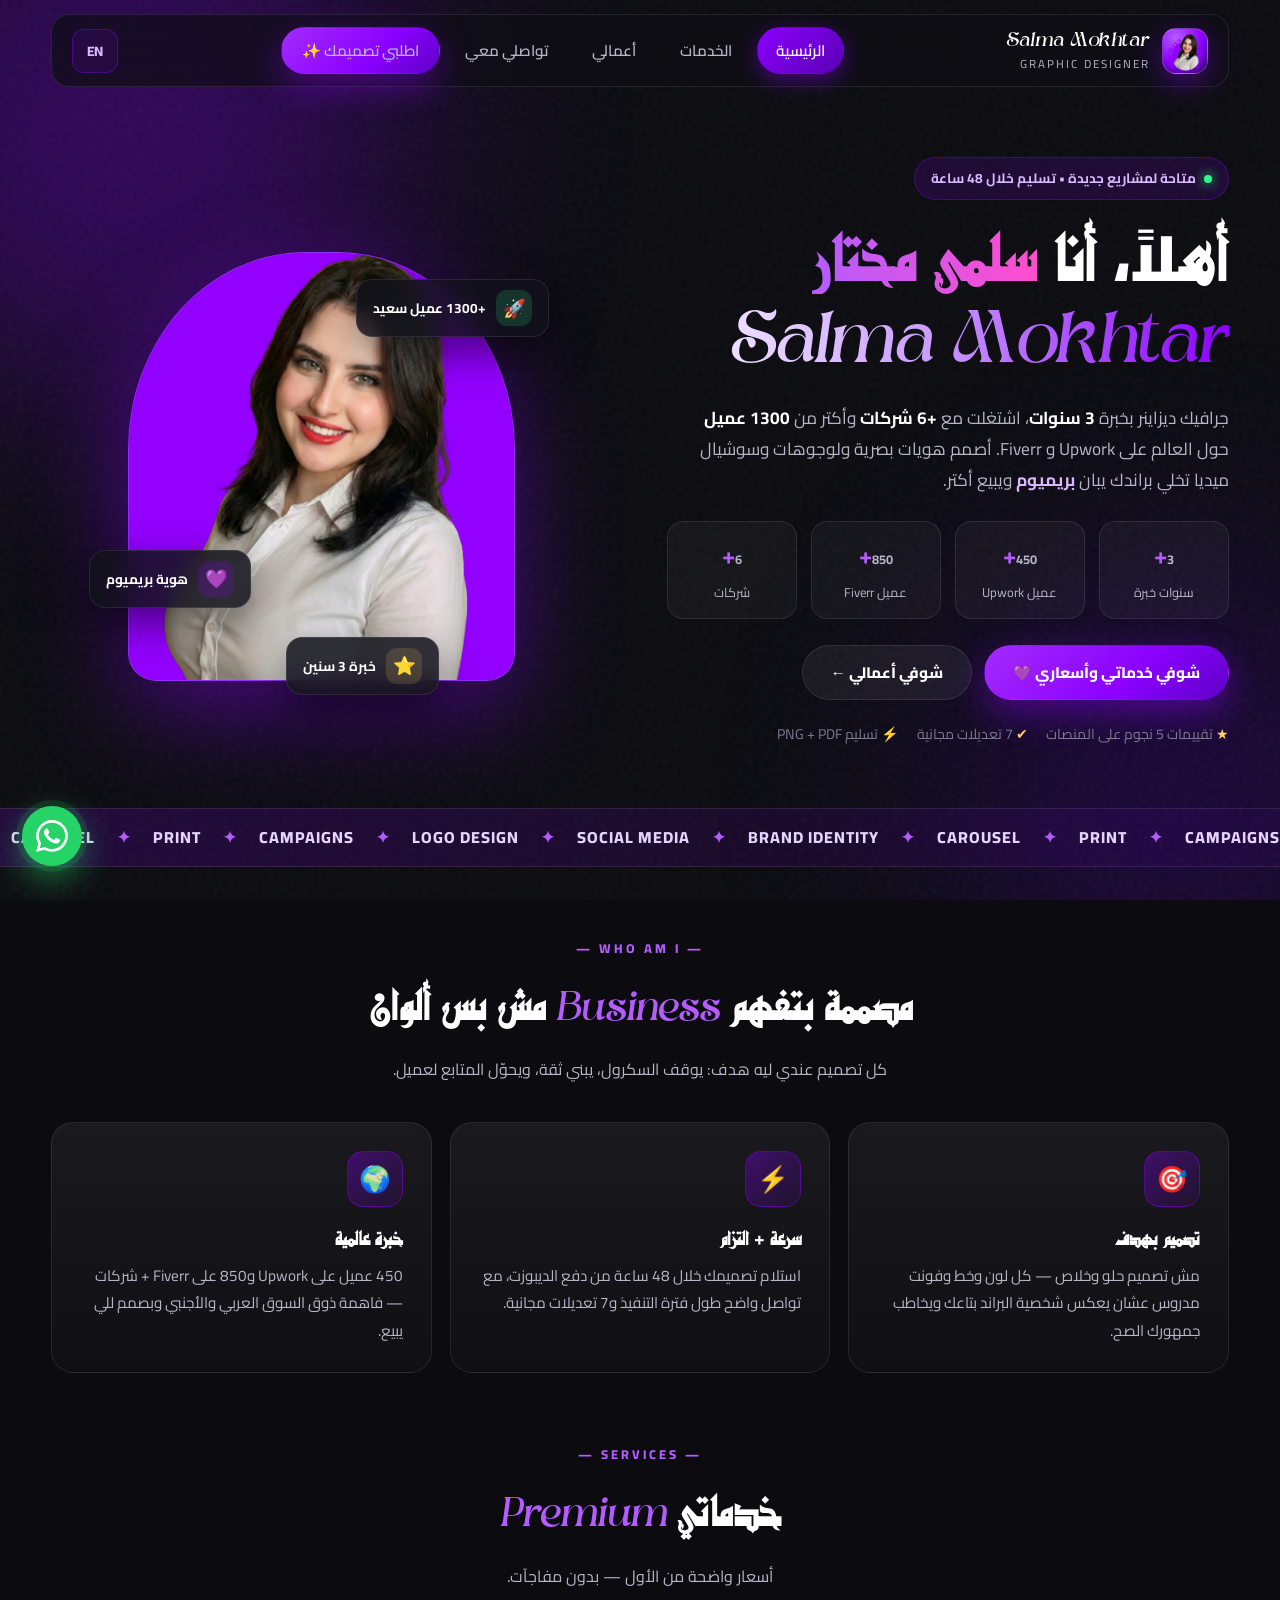
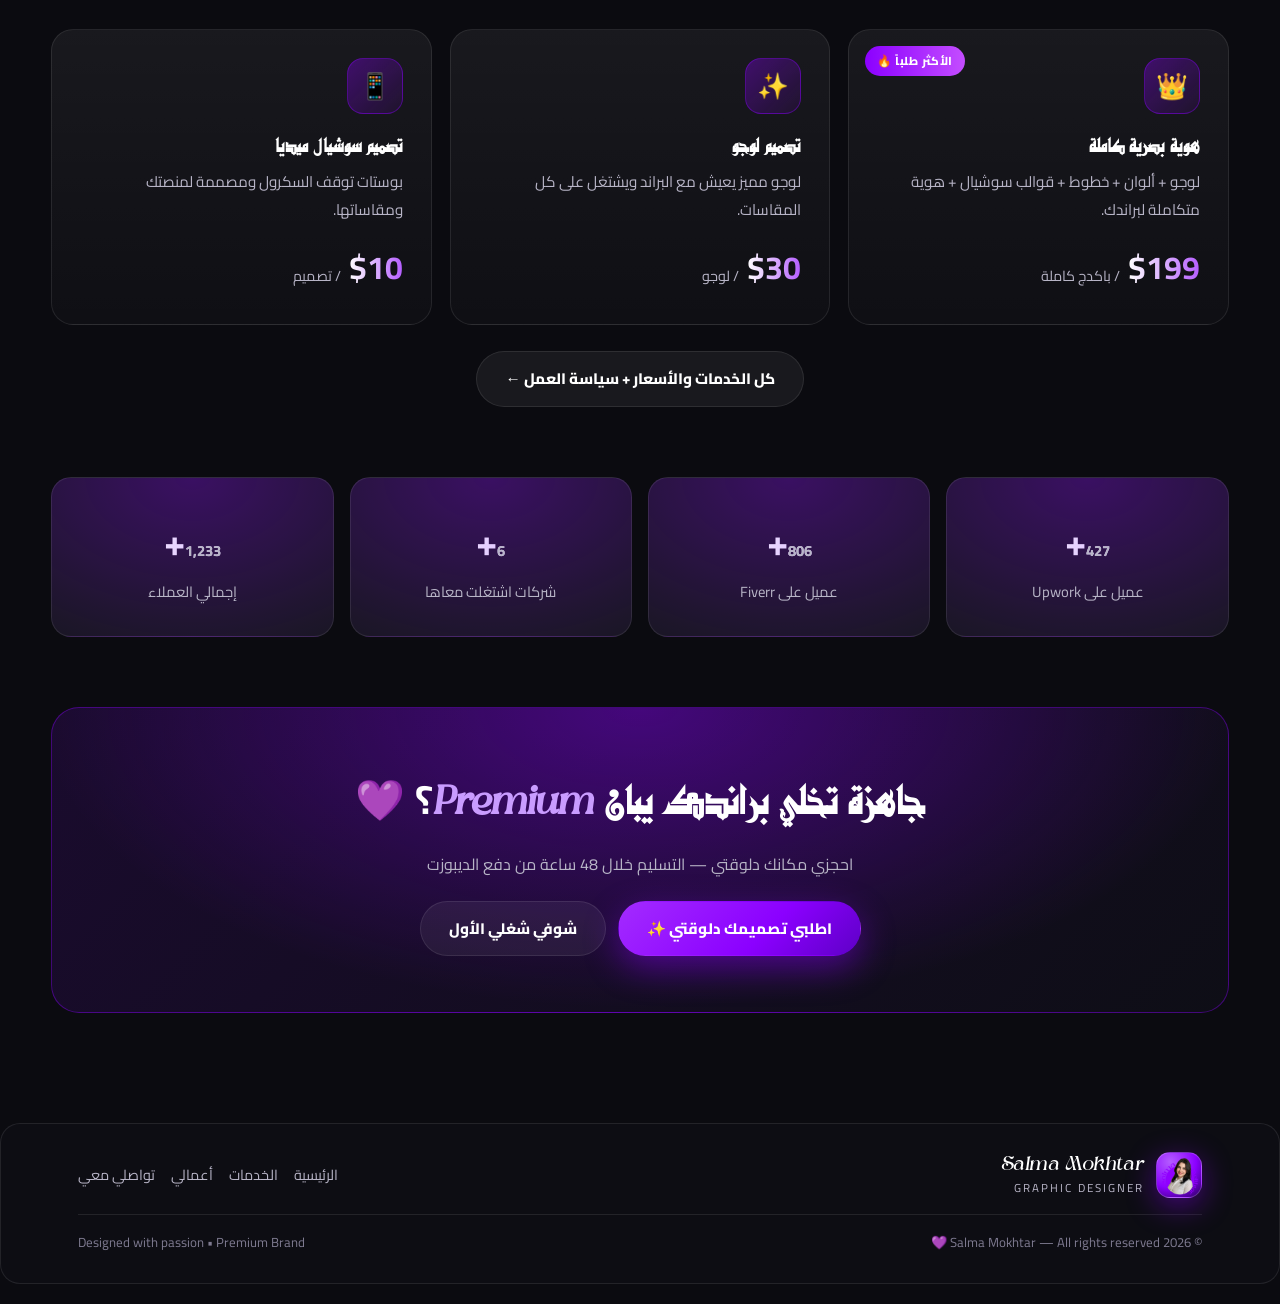
==== index.html @ f1337a49 "Add files via upload" ====
<!DOCTYPE html>
<html lang="ar" dir="rtl">
<head>
<meta charset="UTF-8">
<meta name="viewport" content="width=device-width, initial-scale=1.0">
<title>Salma Mokhtar | جرافيك ديزاينر</title>
<meta name="description" content="سلمى مختار — جرافيك ديزاينر بخبرة 3 سنوات، +1300 عميل على Upwork و Fiverr و +6 شركات. لوجو، سوشيال ميديا، هوية بصرية، مطبوعات.">
<link rel="preconnect" href="https://fonts.googleapis.com">
<link rel="preconnect" href="https://fonts.gstatic.com" crossorigin>
<link href="https://fonts.googleapis.com/css2?family=Cairo:wght@400;600;700;800;900&family=DM+Serif+Display:ital@0;1&family=Playfair+Display:ital@0;1&display=swap" rel="stylesheet">
<link rel="stylesheet" href="style.css">
<link rel="icon" type="image/png" href="assets/s-logo.png">
</head>
<body>
<div class="bg-orbs"></div><div class="grain"></div>
<div id="preloader"><div class="loader-logo">Salma <span>Mokhtar</span></div><div class="loader-bar"><i></i></div></div>

<header><div class="container">
<nav class="nav">
  <a href="index.html" class="brand"><span class="brand-mark"><img src="assets/s-logo.png" alt="Salma Mokhtar logo" onerror="this.remove()"></span><span class="brand-name"><b>Salma Mokhtar</b><small>GRAPHIC DESIGNER</small></span></a>
  <div class="nav-links" id="navLinks">
    <a href="index.html" class="active">الرئيسية</a>
    <a href="services.html">الخدمات</a>
    <a href="work.html">أعمالي</a>
    <a href="contact.html">تواصلي معي</a>
    <a href="contact.html" class="btn btn-primary" style="padding:9px 20px">اطلبي تصميمك ✨</a>
  </div>
  <button class="lang-btn" id="langBtn" onclick="toggleLang()" title="AR / EN">EN</button>
  <button class="burger" onclick="toggleNav()">☰</button>
</nav>
</div></header>

<main><div class="container">
<!-- HERO -->
<div class="hero">
  <div>
    <span class="badge"><span class="dot"></span> متاحة لمشاريع جديدة • تسليم خلال 48 ساعة</span>
    <h1>أهلاً، أنا <span class="grad">سلمى مختار</span><span class="en">Salma Mokhtar</span></h1>
    <p class="lead">جرافيك ديزاينر بخبرة <b style="color:#fff">3 سنوات</b>، اشتغلت مع <b style="color:#fff">+6 شركات</b> وأكتر من <b style="color:#fff">1300 عميل</b> حول العالم على Upwork و Fiverr. أصمم هويات بصرية ولوجوهات وسوشيال ميديا تخلي براندك يبان <b style="color:#d9b8ff">بريميوم</b> ويبيع أكتر.</p>
    <div class="hero-stats">
      <div class="hstat"><b><span data-count="3">0</span><em>+</em></b><span>سنوات خبرة</span></div>
      <div class="hstat"><b><span data-count="450">0</span><em>+</em></b><span>عميل Upwork</span></div>
      <div class="hstat"><b><span data-count="850">0</span><em>+</em></b><span>عميل Fiverr</span></div>
      <div class="hstat"><b><span data-count="6">0</span><em>+</em></b><span>شركات</span></div>
    </div>
    <div class="hero-cta">
      <a href="services.html" class="btn btn-primary">شوفي خدماتي وأسعاري 💜</a>
      <a href="work.html" class="btn btn-ghost">شوفي أعمالي ←</a>
    </div>
    <div class="trust"><span><i>★</i> تقييمات 5 نجوم على المنصات</span><span><i>✔</i> 7 تعديلات مجانية</span><span><i>⚡</i> تسليم PNG + PDF</span></div>
  </div>
  <div class="hero-visual">
    <div class="photo-wrap">
      <svg class="ring-text" viewBox="0 0 300 300"><defs><path id="circ" d="M150,150 m-138,0 a138,138 0 1,1 276,0 a138,138 0 1,1 -276,0"/></defs><text style="font-family:'Shanoy','DM Serif Display',serif;font-style:italic;font-size:21px;fill:#b45cff;letter-spacing:3px"><textPath href="#circ">Salma Mokhtar • Graphic Designer • Salma Mokhtar • Premium •</textPath></text></svg>
      <div class="photo-circle" style="background:#7d00f5">
        <!-- صورتها بالديزاين (النص الدائري Salma Mokhtar): assets/salma-hero.png — ولو مش موجودة هيستخدم assets/salma-main.png تلقائياً -->
        <img src="assets/salma-hero.png" alt="Salma Mokhtar — Graphic Designer" fetchpriority="high" style="width:100%;height:100%;object-fit:cover;object-position:center 12%" onerror="if(!this.dataset.fb){this.dataset.fb='1';this.src='assets/salma-main.png';}else{this.remove();this.parentElement.insertAdjacentHTML('beforeend','<div style=&quot;position:absolute;inset:0;display:grid;place-items:center;text-align:center;padding:20px&quot;><div><div style=&quot;font-family:'Shanoy',DM Serif Display,serif;font-style:italic;font-size:4rem;color:#fff;line-height:1&quot;>S</div><div style=&quot;font-size:.85rem;color:#e6d4ff;margin-top:8px&quot;>احفظ الصورة باسم<br><b dir=&quot;ltr&quot;>assets/salma-hero.png</b></div></div></div>')}">
      </div>
      <div class="float-card fc1"><span class="ico">🚀</span> +1300 عميل سعيد</div>
      <div class="float-card fc2"><span class="ico">💜</span> هوية بريميوم</div>
      <div class="float-card fc3"><span class="ico">⭐</span> خبرة 3 سنين</div>
    </div>
  </div>
</div>
</div>

<div class="marquee"><div>LOGO DESIGN <span>✦</span> SOCIAL MEDIA <span>✦</span> BRAND IDENTITY <span>✦</span> CAROUSEL <span>✦</span> PRINT <span>✦</span> CAMPAIGNS <span>✦</span> LOGO DESIGN <span>✦</span> SOCIAL MEDIA <span>✦</span> BRAND IDENTITY <span>✦</span> CAROUSEL <span>✦</span> PRINT <span>✦</span> CAMPAIGNS <span>✦</span></div></div>

<div class="container">
<!-- ABOUT -->
<section>
  <div class="sec-head reveal"><div class="kicker">— WHO AM I —</div><h2>مصممة بتفهم <span class="en">Business</span> مش بس ألوان</h2><p>كل تصميم عندي ليه هدف: يوقف السكرول، يبني ثقة، ويحوّل المتابع لعميل.</p></div>
  <div class="grid cols3">
    <div class="card reveal"><div class="icon">🎯</div><h3>تصميم بهدف</h3><p>مش تصميم حلو وخلاص — كل لون وخط وفونت مدروس عشان يعكس شخصية البراند بتاعك ويخاطب جمهورك الصح.</p></div>
    <div class="card reveal"><div class="icon">⚡</div><h3>سرعة + التزام</h3><p>استلام تصميمك خلال 48 ساعة من دفع الديبوزت، مع تواصل واضح طول فترة التنفيذ و7 تعديلات مجانية.</p></div>
    <div class="card reveal"><div class="icon">🌍</div><h3>خبرة عالمية</h3><p>450 عميل على Upwork و850 على Fiverr + شركات — فاهمة ذوق السوق العربي والأجنبي وبصمم للي يبيع.</p></div>
  </div>
</section>

<!-- SERVICES PREVIEW -->
<section style="padding-top:0">
  <div class="sec-head reveal"><div class="kicker">— SERVICES —</div><h2>خدماتي <span class="en">Premium</span></h2><p>أسعار واضحة من الأول — بدون مفاجآت.</p></div>
  <div class="grid cols3">
    <div class="card reveal"><span class="tag">الأكثر طلباً 🔥</span><div class="icon">👑</div><h3>هوية بصرية كاملة</h3><p>لوجو + ألوان + خطوط + قوالب سوشيال + هوية متكاملة لبراندك.</p><div class="price"><b>$199</b><span>/ باكدج كاملة</span></div></div>
    <div class="card reveal"><div class="icon">✨</div><h3>تصميم لوجو</h3><p>لوجو مميز يعيش مع البراند ويشتغل على كل المقاسات.</p><div class="price"><b>$30</b><span>/ لوجو</span></div></div>
    <div class="card reveal"><div class="icon">📱</div><h3>تصميم سوشيال ميديا</h3><p>بوستات توقف السكرول ومصممة لمنصتك ومقاساتها.</p><div class="price"><b>$10</b><span>/ تصميم</span></div></div>
  </div>
  <div style="text-align:center;margin-top:26px"><a href="services.html" class="btn btn-ghost">كل الخدمات والأسعار + سياسة العمل ←</a></div>
</section>

<!-- STATS -->
<section style="padding-top:0">
  <div class="stats-band reveal">
    <div class="stat-big"><b><span data-count="450">0</span>+</b><span>عميل على Upwork</span></div>
    <div class="stat-big"><b><span data-count="850">0</span>+</b><span>عميل على Fiverr</span></div>
    <div class="stat-big"><b><span data-count="6">0</span>+</b><span>شركات اشتغلت معاها</span></div>
    <div class="stat-big"><b><span data-count="1300">0</span>+</b><span>إجمالي العملاء</span></div>
  </div>
</section>

<!-- CTA -->
<section style="padding-top:0"><div class="cta reveal">
  <h2>جاهزة تخلي براندك يبان <span style="font-family:'Shanoy','DM Serif Display';font-style:italic;color:#c99cff">Premium</span>؟ 💜</h2>
  <p>احجزي مكانك دلوقتي — التسليم خلال 48 ساعة من دفع الديبوزت</p>
  <div style="display:flex;gap:12px;justify-content:center;flex-wrap:wrap"><a href="contact.html" class="btn btn-primary">اطلبي تصميمك دلوقتي ✨</a><a href="work.html" class="btn btn-ghost">شوفي شغلي الأول</a></div>
</div></section>
</div>
</main>

<footer><div class="container">
  <div class="foot-grid">
    <a href="index.html" class="brand"><span class="brand-mark"><img src="assets/s-logo.png" alt="Salma Mokhtar logo" onerror="this.remove()"></span><span class="brand-name"><b>Salma Mokhtar</b><small>GRAPHIC DESIGNER</small></span></a>
    <div class="foot-links"><a href="index.html">الرئيسية</a><a href="services.html">الخدمات</a><a href="work.html">أعمالي</a><a href="contact.html">تواصلي معي</a></div>
  </div>
  <div class="copy"><span>© <span id="year">2026</span> Salma Mokhtar — All rights reserved 💜</span><span>Designed with passion • Premium Brand</span></div>
</div></footer>
<a class="wa" href="https://wa.me/584169651648" target="_blank" title="واتساب"><svg viewBox="0 0 16 16" aria-hidden="true"><path d="M13.601 2.326A7.854 7.854 0 0 0 7.994 0C3.627 0 .068 3.558.064 7.926c0 1.399.366 2.76 1.057 3.967L0 16l4.204-1.102a7.933 7.933 0 0 0 3.79 1.037h.004c4.368 0 7.926-3.558 7.93-7.93A7.898 7.898 0 0 0 13.6 2.326zM7.994 14.521a6.573 6.573 0 0 1-3.356-.92l-.24-.144-2.494.654.666-2.433-.156-.251a6.56 6.56 0 0 1-1.007-3.505c0-3.626 2.957-6.584 6.591-6.584a6.56 6.56 0 0 1 4.66 1.931 6.557 6.557 0 0 1 1.928 4.66c-.004 3.639-2.961 6.592-6.592 6.592zm3.615-4.934c-.197-.099-1.17-.578-1.353-.646-.182-.065-.315-.099-.445.099-.133.197-.513.646-.627.775-.114.133-.232.148-.43.05-.197-.1-.836-.308-1.592-.985-.59-.525-.985-1.175-1.103-1.372-.114-.198-.011-.304.088-.403.087-.088.197-.232.296-.346.1-.114.133-.198.198-.33.065-.134.034-.248-.015-.347-.05-.099-.445-1.076-.612-1.47-.16-.389-.323-.335-.445-.34-.114-.007-.247-.007-.38-.007-.134 0-.349.05-.531.248-.182.197-.696.68-.696 1.658 0 .976.71 1.916.81 2.049.098.133 1.394 2.132 3.383 2.992.47.205.84.326 1.129.418.475.152.904.129 1.246.08.38-.058 1.171-.48 1.338-.943.164-.464.164-.86.114-.943-.049-.084-.182-.133-.38-.232z"/></svg></a>
<script src="script.js"></script>
</body>
</html>
---- style.css ----
/* ===== SALMA MOKHTAR — Premium Identity =====
  Colors from logo/photos: Vivid Purple #8B00FF, Deep Black #0B0B10, White
  English font: Shanoy (put the file in assets/fonts/ — see @font-face below)
  Fallback: DM Serif Display + Cairo (Arabic)
*/
@font-face{
  font-family:'Shanoy';
  src:url('assets/fonts/shanoy-regular.woff2') format('woff2'),
      url('assets/fonts/shanoy-regular.woff') format('woff'),
      url('assets/fonts/shanoy-regular.otf') format('opentype'),
      url('assets/fonts/shanoy-regular.ttf') format('truetype'),
      url('assets/fonts/Shanoy-Regular.ttf') format('truetype'),
      url('assets/fonts/Shanoy-Regular.otf') format('opentype');
  font-weight:400;font-style:normal;font-display:swap;
}
@font-face{
  font-family:'Shanoy';
  src:url('assets/fonts/shanoy-italic.woff2') format('woff2'),
      url('assets/fonts/shanoy-italic.woff') format('woff'),
      url('assets/fonts/shanoy-italic.otf') format('opentype'),
      url('assets/fonts/shanoy-italic.ttf') format('truetype'),
      url('assets/fonts/Shanoy-Italic.ttf') format('truetype'),
      url('assets/fonts/Shanoy-Italic.otf') format('opentype'),
      url('assets/fonts/shanoy-regular.otf') format('opentype');
  font-weight:400;font-style:italic;font-display:swap;
}
@font-face{
  font-family:'Almaalim';
  src:url('assets/fonts/arabic-almaalim.otf') format('truetype');
  font-weight:400;font-style:normal;font-display:swap;
}
:root{
  --bg:#0b0b10;
  --bg2:#121218;
  --bg3:#17171f;
  --purple:#8b00ff;
  --purple-light:#b45cff;
  --purple-deep:#5a00b5;
  --purple-glow:rgba(139,0,255,.45);
  --white:#ffffff;
  --muted:#b8b5c7;
  --muted2:#7e7a90;
  --line:rgba(255,255,255,.09);
  --card:rgba(255,255,255,.04);
  --radius:22px;
  --font-ar:'Cairo',sans-serif;
  --font-ar-head:'Almaalim','Cairo',sans-serif;
  --font-logo:'Shanoy','DM Serif Display',serif;
  --font-display:'Shanoy','Playfair Display',serif;
}
*{margin:0;padding:0;box-sizing:border-box}
html{scroll-behavior:smooth}
body{
  font-family:var(--font-ar);
  background:var(--bg);
  color:var(--white);
  overflow-x:hidden;
  line-height:1.8;
}
::selection{background:var(--purple);color:#fff}
a{color:inherit;text-decoration:none}
img{max-width:100%;display:block}
h1,h2,h3{font-family:var(--font-ar-head)}
.container{width:min(1200px,92%);margin-inline:auto}

/* Preloader */
#preloader{position:fixed;inset:0;background:#08080c;z-index:9999;display:flex;align-items:center;justify-content:center;flex-direction:column;gap:18px;transition:opacity .6s,visibility .6s}
#preloader.hide{opacity:0;visibility:hidden}
.loader-logo{font-family:var(--font-logo);font-size:clamp(2rem,6vw,3.5rem);font-style:italic;color:#fff}
.loader-logo span{color:var(--purple-light)}
.loader-bar{width:200px;height:3px;background:rgba(255,255,255,.1);border-radius:99px;overflow:hidden}
.loader-bar i{display:block;height:100%;width:40%;background:linear-gradient(90deg,var(--purple),var(--purple-light));border-radius:99px;animation:load 1.1s infinite ease-in-out}
@keyframes load{0%{transform:translateX(-100%)}100%{transform:translateX(500%)}}

/* BG decor */
.bg-orbs{position:fixed;inset:0;pointer-events:none;z-index:0;overflow:hidden}
.bg-orbs::before,.bg-orbs::after{content:'';position:absolute;border-radius:50%;filter:blur(120px);opacity:.35}
.bg-orbs::before{width:550px;height:550px;background:#7a00e6;top:-150px;left:-150px}
.bg-orbs::after{width:450px;height:450px;background:#3d0091;bottom:-120px;right:-120px}
.grain{position:fixed;inset:0;z-index:1;pointer-events:none;opacity:.05;background-image:url("data:image/svg+xml,%3Csvg viewBox='0 0 200 200' xmlns='http://www.w3.org/2000/svg'%3E%3Cfilter id='n'%3E%3CfeTurbulence type='fractalNoise' baseFrequency='0.9'/%3E%3C/filter%3E%3Crect width='100%25' height='100%25' filter='url(%23n)'/%3E%3C/svg%3E")}

/* Nav */
header{position:sticky;top:14px;z-index:100;margin-top:14px}
.nav{position:relative;z-index:2;display:flex;align-items:center;justify-content:space-between;padding:12px 20px;background:rgba(14,14,20,.72);backdrop-filter:blur(18px);-webkit-backdrop-filter:blur(18px);border:1px solid var(--line);border-radius:18px}
.brand{display:flex;align-items:center;gap:12px}
.brand-mark{width:46px;height:46px;border-radius:14px;background:radial-gradient(circle at 30% 20%,var(--purple-light),var(--purple) 55%,#2a005e);display:grid;place-items:center;font-family:var(--font-logo);font-style:italic;font-size:1.4rem;box-shadow:0 8px 30px var(--purple-glow);border:1px solid rgba(255,255,255,.2);overflow:hidden;padding:0}
.brand-mark img{width:100%;height:100%;object-fit:cover;border-radius:14px;display:block}
.brand-name{line-height:1.2}
.brand-name b{font-family:var(--font-logo);font-style:italic;font-weight:400;font-size:1.25rem;letter-spacing:.5px;display:block}
.brand-name small{color:var(--muted);font-size:.72rem;letter-spacing:2px}
.nav-links{display:flex;gap:6px;align-items:center}
.nav-links a{padding:9px 18px;border-radius:99px;font-weight:600;font-size:.95rem;color:var(--muted);transition:.3s;border:1px solid transparent}
.nav-links a:hover{color:#fff;background:rgba(255,255,255,.06)}
.nav-links a.active{color:#fff;background:linear-gradient(135deg,var(--purple),var(--purple-deep));box-shadow:0 6px 22px var(--purple-glow)}
.btn{display:inline-flex;align-items:center;gap:10px;padding:13px 28px;border-radius:99px;font-weight:800;font-size:.95rem;transition:.35s;border:1px solid transparent;cursor:pointer}
.btn-primary{background:linear-gradient(135deg,#a32bff,var(--purple) 60%,#5e00c6);color:#fff;box-shadow:0 12px 35px var(--purple-glow)}
.btn-primary:hover{transform:translateY(-3px);box-shadow:0 18px 45px rgba(139,0,255,.6)}
.btn-ghost{background:rgba(255,255,255,.06);border-color:var(--line);color:#fff}
.btn-ghost:hover{background:rgba(255,255,255,.12);transform:translateY(-3px)}
.burger{display:none;background:none;border:1px solid var(--line);color:#fff;border-radius:12px;padding:8px 12px;font-size:1.3rem;cursor:pointer}
.lang-btn{background:rgba(139,0,255,.12);border:1px solid rgba(139,0,255,.4);color:#d9b8ff;border-radius:12px;padding:8px 14px;font-family:inherit;font-weight:800;font-size:.85rem;cursor:pointer;transition:.3s}
.lang-btn:hover{background:linear-gradient(135deg,var(--purple),var(--purple-deep));color:#fff;box-shadow:0 6px 22px var(--purple-glow)}
/* Glass social buttons */
.social-row{display:flex;gap:10px;margin-top:14px}
.social-btn{flex:1;display:flex;align-items:center;justify-content:center;gap:10px;padding:12px 10px;border-radius:14px;background:rgba(139,0,255,.1);border:1px solid rgba(139,0,255,.35);backdrop-filter:blur(12px);-webkit-backdrop-filter:blur(12px);font-weight:800;font-size:.92rem;transition:.3s}
.social-btn svg{width:22px;height:22px;fill:#d9b8ff;flex:0 0 auto}
.social-btn:hover{transform:translateY(-3px);background:rgba(139,0,255,.24);border-color:rgba(180,92,255,.6);box-shadow:0 10px 30px rgba(139,0,255,.35)}
.social-btn:hover svg{fill:#fff}
/* Contact method pills */
.method-row{display:flex;gap:10px}
.method{flex:1;cursor:pointer;margin:0}
.method input{display:none}
.method-pill{display:flex;align-items:center;justify-content:center;gap:8px;padding:13px 10px;border-radius:13px;background:#0c0c12;border:1px solid var(--line);font-weight:800;font-size:.92rem;color:var(--muted);transition:.3s}
.method input:checked + .method-pill{background:linear-gradient(135deg,var(--purple),var(--purple-deep));border-color:transparent;color:#fff;box-shadow:0 8px 25px var(--purple-glow)}
.method-pill:hover{border-color:rgba(139,0,255,.5)}
/* English mode: everything in Shanoy */
html[lang="en"] body{font-family:'Shanoy','DM Serif Display',Georgia,serif}
html[lang="en"] h1,html[lang="en"] h2,html[lang="en"] h3{font-family:'Shanoy','DM Serif Display',Georgia,serif;line-height:1.5}
html[lang="en"] input,html[lang="en"] select,html[lang="en"] textarea,html[lang="en"] button{font-family:'Shanoy','DM Serif Display',Georgia,serif}

/* Hero */
main{position:relative;z-index:2}
.hero{display:grid;grid-template-columns:1.05fr .95fr;gap:40px;align-items:center;padding:70px 0 40px}
.badge{display:inline-flex;align-items:center;gap:8px;padding:8px 16px;border-radius:99px;background:rgba(139,0,255,.14);border:1px solid rgba(139,0,255,.35);font-size:.85rem;font-weight:700;color:#d9b8ff}
.badge .dot{width:8px;height:8px;border-radius:50%;background:#2bff88;box-shadow:0 0 12px #2bff88;animation:pulse 1.6s infinite}
@keyframes pulse{50%{opacity:.4}}
.hero h1{font-size:clamp(2.2rem,5.5vw,4rem);line-height:1.25;margin:18px 0 12px;font-weight:900}
.hero h1 .en{font-family:var(--font-logo);font-style:italic;font-weight:400;background:linear-gradient(90deg,#fff,#c99cff,#8b00ff);-webkit-background-clip:text;background-clip:text;color:transparent;display:block;font-size:1.15em}
.hero h1 .grad{background:linear-gradient(90deg,var(--purple-light),#ff4ecd);-webkit-background-clip:text;background-clip:text;color:transparent}
.hero p.lead{color:var(--muted);font-size:1.08rem;max-width:540px}
.hero-stats{display:flex;gap:14px;margin:26px 0;flex-wrap:wrap}
.hstat{background:var(--card);border:1px solid var(--line);border-radius:16px;padding:12px 20px;min-width:130px;text-align:center}
.hstat b{font-size:1.5rem;display:block}
.hstat b em{font-style:normal;color:var(--purple-light)}
.hstat span{font-size:.8rem;color:var(--muted)}
.hero-cta{display:flex;gap:12px;flex-wrap:wrap;margin-top:8px}
.trust{display:flex;gap:18px;margin-top:22px;color:var(--muted2);font-size:.88rem;flex-wrap:wrap}
.trust i{color:#ffd166;font-style:normal}

/* Photo composition — recreates logo vibe */
.hero-visual{display:flex;justify-content:center;position:relative}
.photo-wrap{position:relative;width:min(420px,90vw);aspect-ratio:.92}
.photo-circle{position:absolute;inset:6% 4% 0 4%;background:radial-gradient(circle at 50% 35%,#a32bff,var(--purple) 55%,#3a007a 100%);border-radius:46% 46% 28px 28px;box-shadow:0 30px 100px var(--purple-glow);overflow:hidden;border:1px solid rgba(255,255,255,.18)}
.photo-circle img{width:100%;height:100%;object-fit:cover;object-position:top}
.ring-text{position:absolute;inset:-8px;width:calc(100% + 16px);height:calc(100% + 16px);animation:spin 22s linear infinite;pointer-events:none}
@keyframes spin{to{transform:rotate(360deg)}}
.float-card{position:absolute;background:rgba(18,18,28,.85);backdrop-filter:blur(12px);border:1px solid var(--line);border-radius:16px;padding:10px 16px;font-size:.85rem;font-weight:700;box-shadow:0 15px 40px rgba(0,0,0,.5);display:flex;align-items:center;gap:10px}
.float-card .ico{width:36px;height:36px;border-radius:11px;display:grid;place-items:center;font-size:1.15rem}
.fc1{top:12%;right:-18px}.fc1 .ico{background:rgba(43,255,136,.15)}
.fc2{bottom:16%;left:-22px}.fc2 .ico{background:rgba(139,0,255,.2)}
.fc3{bottom:-14px;right:22%}.fc3 .ico{background:rgba(255,209,102,.15)}

/* Marquee */
.marquee{border-block:1px solid var(--line);background:linear-gradient(90deg,rgba(139,0,255,.18),rgba(139,0,255,.05));overflow:hidden;white-space:nowrap;padding:14px 0;margin:20px 0 0}
.marquee div{display:inline-block;animation:mq 22s linear infinite;font-weight:800;letter-spacing:1px;color:#e6d4ff}
.marquee div span{margin:0 18px;color:var(--purple-light)}
@keyframes mq{to{transform:translateX(50%)}}
[dir="rtl"] .marquee div{animation-name:mqR}
@keyframes mqR{to{transform:translateX(-50%)}}

/* Sections */
section{padding:70px 0}
.sec-head{text-align:center;max-width:680px;margin:0 auto 38px}
.sec-head .kicker{color:var(--purple-light);font-weight:800;letter-spacing:3px;font-size:.8rem}
.sec-head h2{font-size:clamp(1.7rem,4vw,2.6rem);font-weight:900;margin:8px 0}
.sec-head h2 .en{font-family:var(--font-logo);font-style:italic;font-weight:400;color:var(--purple-light)}
.sec-head p{color:var(--muted)}

/* Cards grid */
.grid{display:grid;gap:18px}
.grid.cols3{grid-template-columns:repeat(3,1fr)}
.grid.cols2{grid-template-columns:repeat(2,1fr)}
.card{background:linear-gradient(180deg,rgba(255,255,255,.06),rgba(255,255,255,.02));border:1px solid var(--line);border-radius:var(--radius);padding:28px;position:relative;overflow:hidden;transition:.35s}
.card::before{content:'';position:absolute;inset:0;background:radial-gradient(400px 200px at 50% -10%,rgba(139,0,255,.25),transparent);opacity:0;transition:.35s;pointer-events:none}
.card .btn{position:relative;z-index:2}
.card:hover{transform:translateY(-6px);border-color:rgba(139,0,255,.5);box-shadow:0 20px 60px rgba(139,0,255,.25)}
.card:hover::before{opacity:1}
.card .icon{width:56px;height:56px;border-radius:16px;display:grid;place-items:center;font-size:1.6rem;background:linear-gradient(135deg,rgba(139,0,255,.35),rgba(139,0,255,.08));border:1px solid rgba(139,0,255,.4);margin-bottom:14px}
.card h3{font-size:1.2rem;margin-bottom:6px}
.card p{color:var(--muted);font-size:.95rem}
.price{display:flex;align-items:end;gap:8px;margin-top:16px}
.price b{font-size:2rem;background:linear-gradient(90deg,#fff,var(--purple-light));-webkit-background-clip:text;background-clip:text;color:transparent}
.price span{color:var(--muted);font-size:.9rem;margin-bottom:8px}
.tag{position:absolute;top:16px;left:16px;font-size:.72rem;font-weight:800;padding:5px 12px;border-radius:99px;background:linear-gradient(90deg,var(--purple),#c44dff);letter-spacing:.5px}
.tag.gold{background:linear-gradient(90deg,#b98a1f,#ffd166);color:#221600}

/* Policy */
.policy{background:linear-gradient(180deg,#14141c,#0e0e14);border:1px solid var(--line);border-radius:26px;padding:clamp(24px,4vw,44px);position:relative;overflow:hidden}
.policy::after{content:'S';position:absolute;left:-20px;bottom:-70px;font-family:var(--font-logo);font-style:italic;font-size:16rem;opacity:.04;line-height:1}
.policy-list{display:grid;grid-template-columns:repeat(2,1fr);gap:14px;margin-top:22px}
.policy-item{display:flex;gap:14px;background:rgba(255,255,255,.04);border:1px solid var(--line);border-radius:16px;padding:16px 18px;align-items:flex-start}
.policy-item .n{flex:0 0 38px;width:38px;height:38px;border-radius:12px;display:grid;place-items:center;font-weight:900;background:linear-gradient(135deg,var(--purple),var(--purple-deep));box-shadow:0 6px 18px var(--purple-glow)}
.policy-item p{font-size:.93rem;color:#d9d6e6}
.policy-item p b{color:#fff}
.warn{margin-top:16px;background:rgba(255,60,60,.08);border:1px solid rgba(255,60,60,.3);border-radius:16px;padding:14px 18px;font-size:.92rem;color:#ffb4b4}

/* Stats band */
.stats-band{display:grid;grid-template-columns:repeat(4,1fr);gap:16px}
.stat-big{background:radial-gradient(300px 200px at 50% 0%,rgba(139,0,255,.3),transparent),var(--bg3);border:1px solid var(--line);border-radius:20px;padding:30px 18px;text-align:center}
.stat-big b{font-size:2.4rem;display:block;background:linear-gradient(90deg,#fff,#c99cff);-webkit-background-clip:text;background-clip:text;color:transparent}
.stat-big span{color:var(--muted);font-size:.92rem}

/* Work grid */
.filters{display:flex;gap:10px;justify-content:center;flex-wrap:wrap;margin-bottom:26px}
.filters button{background:rgba(255,255,255,.06);border:1px solid var(--line);color:var(--muted);padding:10px 22px;border-radius:99px;font-family:inherit;font-weight:700;cursor:pointer;transition:.3s}
.filters button.active,.filters button:hover{background:linear-gradient(135deg,var(--purple),var(--purple-deep));color:#fff;border-color:transparent;box-shadow:0 8px 25px var(--purple-glow)}
.work-grid{display:grid;grid-template-columns:repeat(3,1fr);gap:18px}
.work-item{aspect-ratio:1/1.05;border-radius:20px;overflow:hidden;position:relative;border:1px dashed rgba(139,0,255,.5);background:repeating-linear-gradient(45deg,rgba(139,0,255,.06) 0 12px,transparent 12px 24px),#13131b;display:flex;flex-direction:column;align-items:center;justify-content:center;gap:10px;color:var(--muted);text-align:center;padding:24px}
.work-item .plus{width:56px;height:56px;border-radius:50%;border:1.5px dashed var(--purple-light);display:grid;place-items:center;font-size:1.6rem;color:var(--purple-light)}
.work-item small{font-size:.8rem;color:var(--muted2)}
.work-item.filled{border-style:solid;padding:0}
.work-item.filled img{width:100%;height:100%;object-fit:cover}
.how-add{background:rgba(139,0,255,.08);border:1px solid rgba(139,0,255,.3);border-radius:18px;padding:20px 22px;margin-top:22px;font-size:.93rem;color:#d9c8ff}
.how-add code{background:#000;padding:2px 8px;border-radius:8px;color:#ffd166;font-size:.82rem;direction:ltr;display:inline-block}

/* Steps */
.steps{display:grid;grid-template-columns:repeat(4,1fr);gap:14px}
.step{background:var(--card);border:1px solid var(--line);border-radius:18px;padding:22px;text-align:center}
.step b.step-n{width:44px;height:44px;margin:0 auto 10px;border-radius:50%;display:grid;place-items:center;background:linear-gradient(135deg,var(--purple),var(--purple-deep));font-size:1.1rem;box-shadow:0 8px 22px var(--purple-glow)}

/* Forms */
.contact-grid{display:grid;grid-template-columns:.9fr 1.1fr;gap:22px;align-items:start}
.info-card{background:linear-gradient(180deg,rgba(139,0,255,.15),rgba(139,0,255,.03));border:1px solid rgba(139,0,255,.35);border-radius:22px;padding:30px}
.info-row{display:flex;gap:12px;align-items:center;background:rgba(0,0,0,.3);border:1px solid var(--line);border-radius:14px;padding:12px 14px;margin-top:12px}
form{background:var(--bg3);border:1px solid var(--line);border-radius:22px;padding:30px}
label{font-size:.88rem;font-weight:700;color:#d9d6e6;display:block;margin:14px 0 6px}
input,select,textarea{width:100%;background:#0c0c12;border:1px solid var(--line);border-radius:13px;color:#fff;padding:13px 15px;font-family:inherit;font-size:.95rem;outline:none;transition:.3s}
input:focus,select:focus,textarea:focus{border-color:var(--purple);box-shadow:0 0 0 4px rgba(139,0,255,.18)}
textarea{min-height:130px;resize:vertical}
.form-row{display:grid;grid-template-columns:1fr 1fr;gap:12px}

/* CTA */
.cta{background:radial-gradient(600px 300px at 50% 0%,rgba(139,0,255,.4),transparent),linear-gradient(135deg,#1a0b2e,#0e0e16);border:1px solid rgba(139,0,255,.4);border-radius:28px;padding:clamp(30px,5vw,56px);text-align:center;position:relative;overflow:hidden}
.cta h2{font-size:clamp(1.6rem,4vw,2.5rem)}
.cta p{color:var(--muted);margin:10px 0 22px}

/* Footer */
footer{margin:40px 0 20px;border:1px solid var(--line);border-radius:20px;background:rgba(14,14,20,.8);padding:28px;position:relative;z-index:2}
.foot-grid{display:flex;justify-content:space-between;gap:20px;flex-wrap:wrap;align-items:center}
.foot-links{display:flex;gap:16px;flex-wrap:wrap;color:var(--muted);font-size:.9rem}
.foot-links a:hover{color:#fff}
.copy{margin-top:16px;padding-top:16px;border-top:1px solid var(--line);color:var(--muted2);font-size:.82rem;display:flex;justify-content:space-between;flex-wrap:wrap;gap:8px}

/* Reveal */
.reveal{opacity:0;transform:translateY(28px);transition:opacity .7s,transform .7s}
.reveal.visible{opacity:1;transform:none}

/* Page hero */
.page-hero{text-align:center;padding:56px 0 10px}
.page-hero h1{font-size:clamp(2rem,5vw,3.2rem);font-weight:900}
.page-hero h1 .en{font-family:var(--font-logo);font-style:italic;font-weight:400;color:var(--purple-light)}
.page-hero p{color:var(--muted);max-width:640px;margin:10px auto 0}

/* Floating whatsapp */
.wa{position:fixed;bottom:34px;left:22px;z-index:200;width:60px;height:60px;border-radius:50%;background:#25d366;display:grid;place-items:center;box-shadow:0 12px 35px rgba(37,211,102,.55),0 0 0 6px rgba(37,211,102,.14);animation:waFloat 2.6s ease-in-out infinite}
.wa svg{width:32px;height:32px;fill:#fff;display:block}
.wa:hover{box-shadow:0 16px 45px rgba(34,197,94,.7),0 0 0 8px rgba(34,197,94,.15)}
@keyframes waFloat{0%,100%{transform:translateY(0)}50%{transform:translateY(-10px)}}

@media(max-width:960px){
  .hero{grid-template-columns:1fr;text-align:center;padding-top:40px}
  .hero p.lead{margin-inline:auto}
  .hero-stats,.hero-cta,.trust{justify-content:center}
  .grid.cols3,.work-grid{grid-template-columns:repeat(2,1fr)}
  .stats-band{grid-template-columns:repeat(2,1fr)}
  .steps{grid-template-columns:repeat(2,1fr)}
  .policy-list,.contact-grid,.grid.cols2{grid-template-columns:1fr}
  .nav-links{position:fixed;top:84px;right:4%;left:4%;background:#14141c;border:1px solid var(--line);border-radius:18px;flex-direction:column;padding:14px;display:none}
  .nav-links.open{display:flex}
  .burger{display:block}
  .fc1{right:0}.fc2{left:0}
}
@media(max-width:560px){
  .grid.cols3,.work-grid,.form-row{grid-template-columns:1fr}
  .float-card{font-size:.75rem;padding:8px 12px}
}
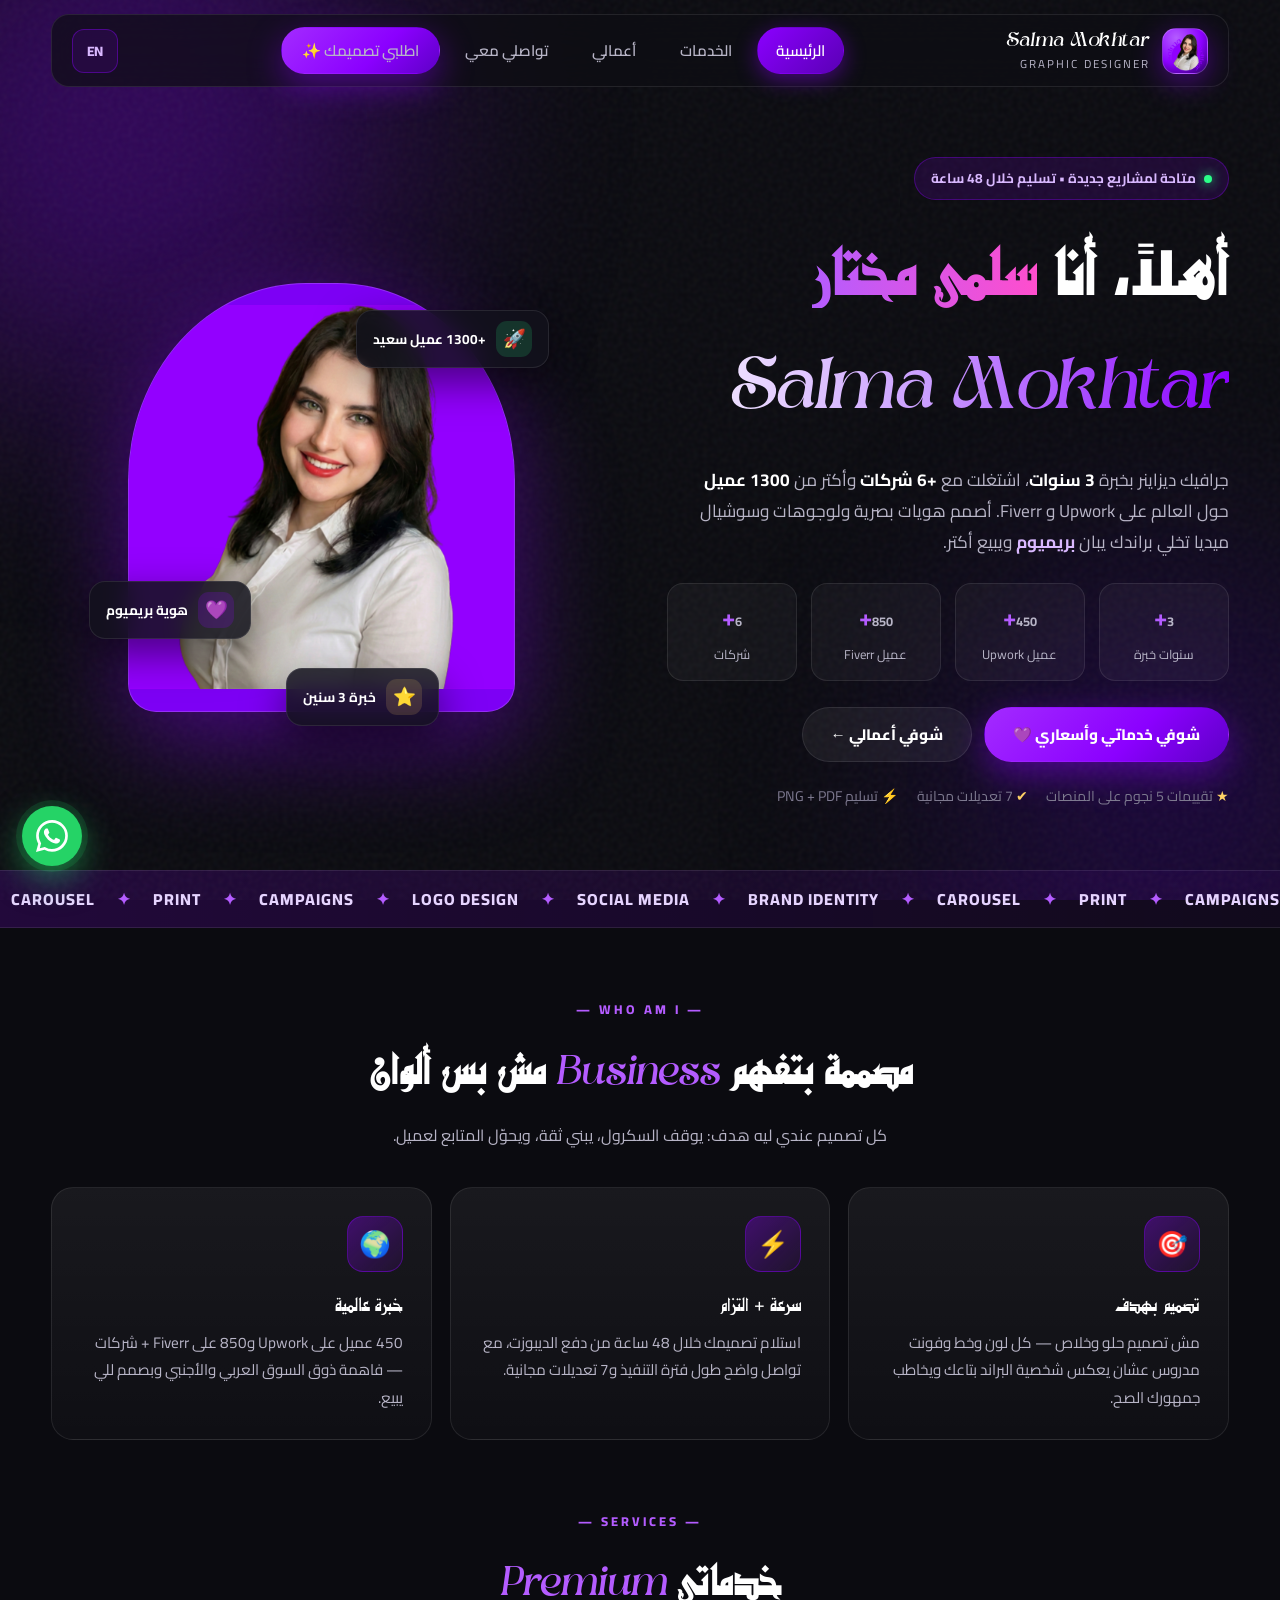
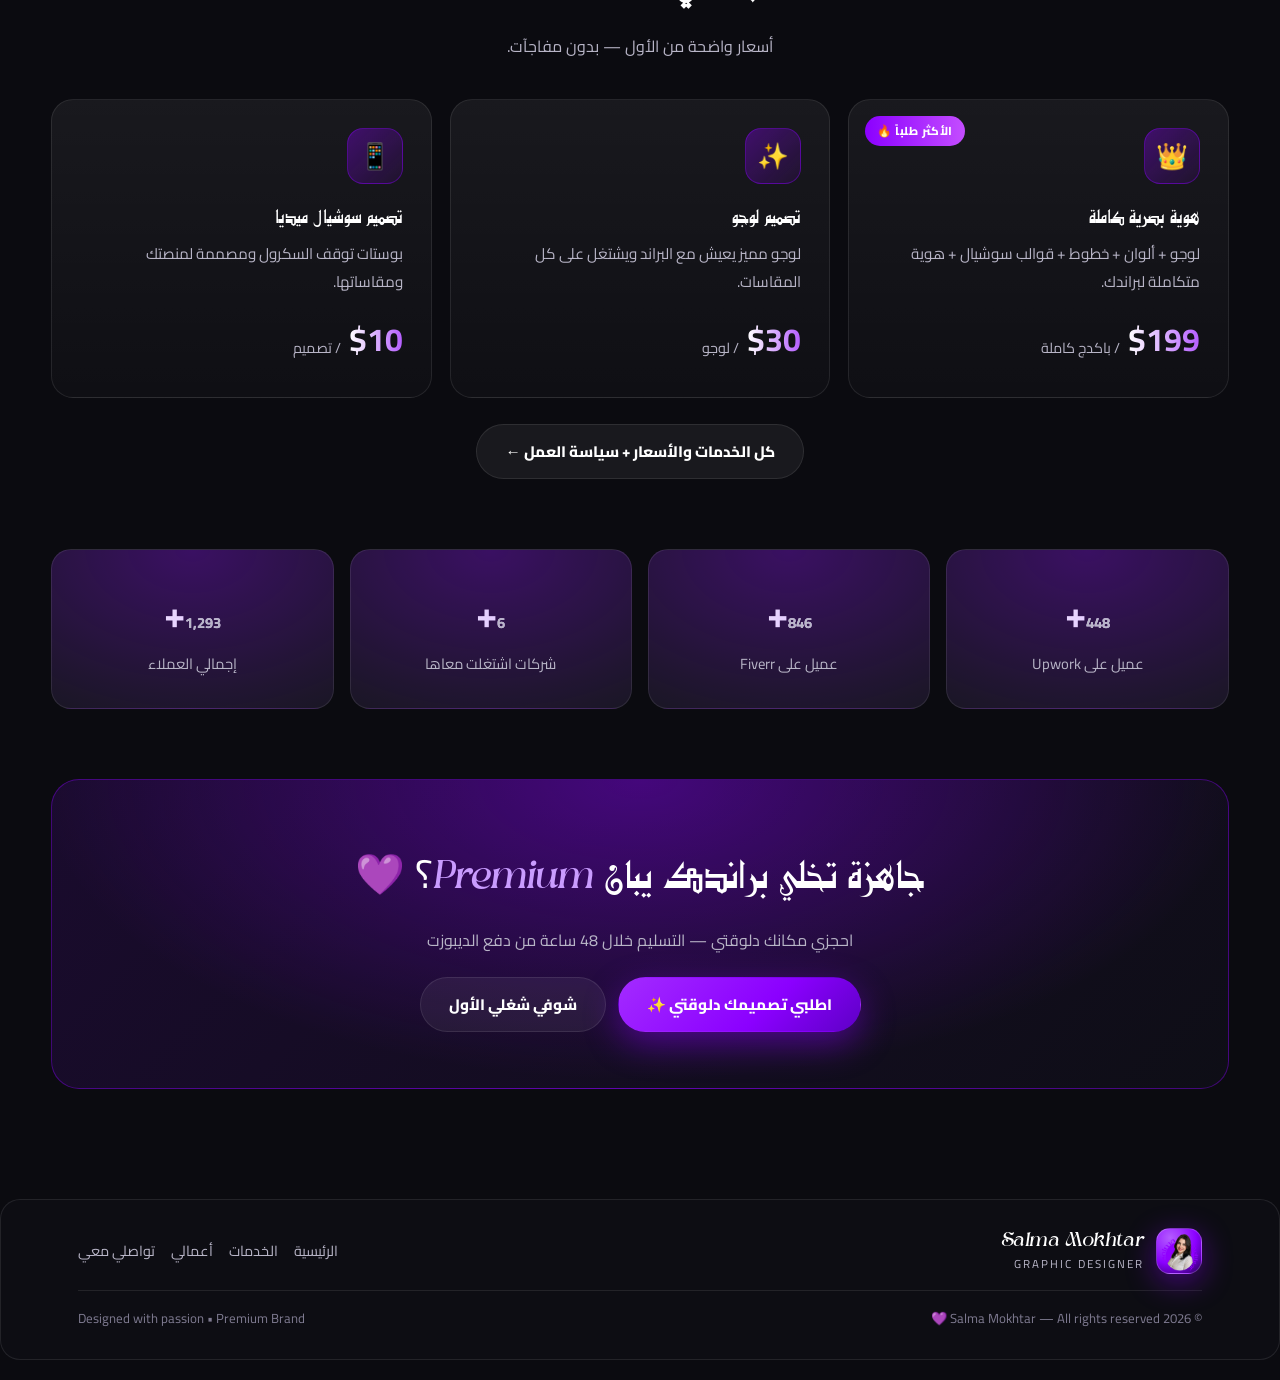
==== commit 300e188b: "Add files via upload" ====
--- a/index.html
+++ b/index.html
@@ -9,6 +9,7 @@
 <link rel="preconnect" href="https://fonts.gstatic.com" crossorigin>
 <link href="https://fonts.googleapis.com/css2?family=Cairo:wght@400;600;700;800;900&family=DM+Serif+Display:ital@0;1&family=Playfair+Display:ital@0;1&display=swap" rel="stylesheet">
 <link rel="stylesheet" href="style.css">
+<noscript><style>.reveal{opacity:1 !important;transform:none !important}#preloader{display:none !important}</style></noscript>
 <link rel="icon" type="image/png" href="assets/s-logo.png">
 </head>
 <body>
@@ -54,7 +55,7 @@
       <svg class="ring-text" viewBox="0 0 300 300"><defs><path id="circ" d="M150,150 m-138,0 a138,138 0 1,1 276,0 a138,138 0 1,1 -276,0"/></defs><text style="font-family:'Shanoy','DM Serif Display',serif;font-style:italic;font-size:21px;fill:#b45cff;letter-spacing:3px"><textPath href="#circ">Salma Mokhtar • Graphic Designer • Salma Mokhtar • Premium •</textPath></text></svg>
       <div class="photo-circle" style="background:#7d00f5">
         <!-- صورتها بالديزاين (النص الدائري Salma Mokhtar): assets/salma-hero.png — ولو مش موجودة هيستخدم assets/salma-main.png تلقائياً -->
-        <img src="assets/salma-hero.png" alt="Salma Mokhtar — Graphic Designer" fetchpriority="high" style="width:100%;height:100%;object-fit:cover;object-position:center 12%" onerror="if(!this.dataset.fb){this.dataset.fb='1';this.src='assets/salma-main.png';}else{this.remove();this.parentElement.insertAdjacentHTML('beforeend','<div style=&quot;position:absolute;inset:0;display:grid;place-items:center;text-align:center;padding:20px&quot;><div><div style=&quot;font-family:'Shanoy',DM Serif Display,serif;font-style:italic;font-size:4rem;color:#fff;line-height:1&quot;>S</div><div style=&quot;font-size:.85rem;color:#e6d4ff;margin-top:8px&quot;>احفظ الصورة باسم<br><b dir=&quot;ltr&quot;>assets/salma-hero.png</b></div></div></div>')}">
+        <img src="assets/salma-hero.png" alt="Salma Mokhtar — Graphic Designer" fetchpriority="high" style="width:100%;height:100%;object-fit:contain;object-position:center" onerror="if(!this.dataset.fb){this.dataset.fb='1';this.src='assets/salma-main.png';}else{this.remove();this.parentElement.insertAdjacentHTML('beforeend','<div style=&quot;position:absolute;inset:0;display:grid;place-items:center;text-align:center;padding:20px&quot;><div><div style=&quot;font-family:'Shanoy',DM Serif Display,serif;font-style:italic;font-size:4rem;color:#fff;line-height:1&quot;>S</div><div style=&quot;font-size:.85rem;color:#e6d4ff;margin-top:8px&quot;>احفظ الصورة باسم<br><b dir=&quot;ltr&quot;>assets/salma-hero.png</b></div></div></div>')}">
       </div>
       <div class="float-card fc1"><span class="ico">🚀</span> +1300 عميل سعيد</div>
       <div class="float-card fc2"><span class="ico">💜</span> هوية بريميوم</div>
--- a/style.css
+++ b/style.css
@@ -60,7 +60,7 @@
 ::selection{background:var(--purple);color:#fff}
 a{color:inherit;text-decoration:none}
 img{max-width:100%;display:block}
-h1,h2,h3{font-family:var(--font-ar-head)}
+h1,h2,h3{font-family:var(--font-ar-head);font-weight:400;line-height:1.9}
 .container{width:min(1200px,92%);margin-inline:auto}
 
 /* Preloader */
@@ -115,7 +115,7 @@
 .method-pill:hover{border-color:rgba(139,0,255,.5)}
 /* English mode: everything in Shanoy */
 html[lang="en"] body{font-family:'Shanoy','DM Serif Display',Georgia,serif}
-html[lang="en"] h1,html[lang="en"] h2,html[lang="en"] h3{font-family:'Shanoy','DM Serif Display',Georgia,serif;line-height:1.5}
+html[lang="en"] h1,html[lang="en"] h2,html[lang="en"] h3{font-family:'Shanoy','DM Serif Display',Georgia,serif;line-height:1.6}
 html[lang="en"] input,html[lang="en"] select,html[lang="en"] textarea,html[lang="en"] button{font-family:'Shanoy','DM Serif Display',Georgia,serif}
 
 /* Hero */
@@ -124,7 +124,7 @@
 .badge{display:inline-flex;align-items:center;gap:8px;padding:8px 16px;border-radius:99px;background:rgba(139,0,255,.14);border:1px solid rgba(139,0,255,.35);font-size:.85rem;font-weight:700;color:#d9b8ff}
 .badge .dot{width:8px;height:8px;border-radius:50%;background:#2bff88;box-shadow:0 0 12px #2bff88;animation:pulse 1.6s infinite}
 @keyframes pulse{50%{opacity:.4}}
-.hero h1{font-size:clamp(2.2rem,5.5vw,4rem);line-height:1.25;margin:18px 0 12px;font-weight:900}
+.hero h1{font-size:clamp(2.2rem,5.5vw,4rem);line-height:1.7;margin:18px 0 12px;font-weight:900}
 .hero h1 .en{font-family:var(--font-logo);font-style:italic;font-weight:400;background:linear-gradient(90deg,#fff,#c99cff,#8b00ff);-webkit-background-clip:text;background-clip:text;color:transparent;display:block;font-size:1.15em}
 .hero h1 .grad{background:linear-gradient(90deg,var(--purple-light),#ff4ecd);-webkit-background-clip:text;background-clip:text;color:transparent}
 .hero p.lead{color:var(--muted);font-size:1.08rem;max-width:540px}
@@ -141,7 +141,7 @@
 .hero-visual{display:flex;justify-content:center;position:relative}
 .photo-wrap{position:relative;width:min(420px,90vw);aspect-ratio:.92}
 .photo-circle{position:absolute;inset:6% 4% 0 4%;background:radial-gradient(circle at 50% 35%,#a32bff,var(--purple) 55%,#3a007a 100%);border-radius:46% 46% 28px 28px;box-shadow:0 30px 100px var(--purple-glow);overflow:hidden;border:1px solid rgba(255,255,255,.18)}
-.photo-circle img{width:100%;height:100%;object-fit:cover;object-position:top}
+.photo-circle img{width:100%;height:100%;object-fit:contain;object-position:center}
 .ring-text{position:absolute;inset:-8px;width:calc(100% + 16px);height:calc(100% + 16px);animation:spin 22s linear infinite;pointer-events:none}
 @keyframes spin{to{transform:rotate(360deg)}}
 .float-card{position:absolute;background:rgba(18,18,28,.85);backdrop-filter:blur(12px);border:1px solid var(--line);border-radius:16px;padding:10px 16px;font-size:.85rem;font-weight:700;box-shadow:0 15px 40px rgba(0,0,0,.5);display:flex;align-items:center;gap:10px}
@@ -274,3 +274,32 @@
   .grid.cols3,.work-grid,.form-row{grid-template-columns:1fr}
   .float-card{font-size:.75rem;padding:8px 12px}
 }
+/* Extra mobile polish */
+html,body{overflow-x:hidden}
+@media(max-width:560px){
+  header{top:8px;margin-top:8px}
+  .nav{padding:10px 12px;gap:8px}
+  .brand-mark{width:40px;height:40px}
+  .brand-name b{font-size:1.05rem}
+  .brand-name small{font-size:.62rem;letter-spacing:1px}
+  .lang-btn{padding:7px 10px;font-size:.78rem}
+  section{padding:46px 0}
+  .hero{padding-top:28px;gap:28px}
+  .photo-wrap{width:min(320px,84vw)}
+  .fc1{top:8%;right:0}
+  .fc2{bottom:20%;left:0}
+  .fc3{bottom:-10px;right:12%}
+  .card{padding:22px}
+  .policy{border-radius:20px}
+  .stat-big{padding:20px 10px}
+  .stat-big b{font-size:clamp(1.5rem,8vw,2rem)}
+  .hstat{min-width:calc(50% - 8px);flex:1}
+  .hero-stats{gap:8px}
+  .filters button{padding:8px 16px;font-size:.82rem}
+  .cta{border-radius:20px}
+  form,.info-card{padding:22px}
+  .social-row{flex-direction:column}
+  .method-row{flex-direction:column}
+  .wa{bottom:18px;left:14px;width:54px;height:54px}
+  .wa svg{width:28px;height:28px}
+}
